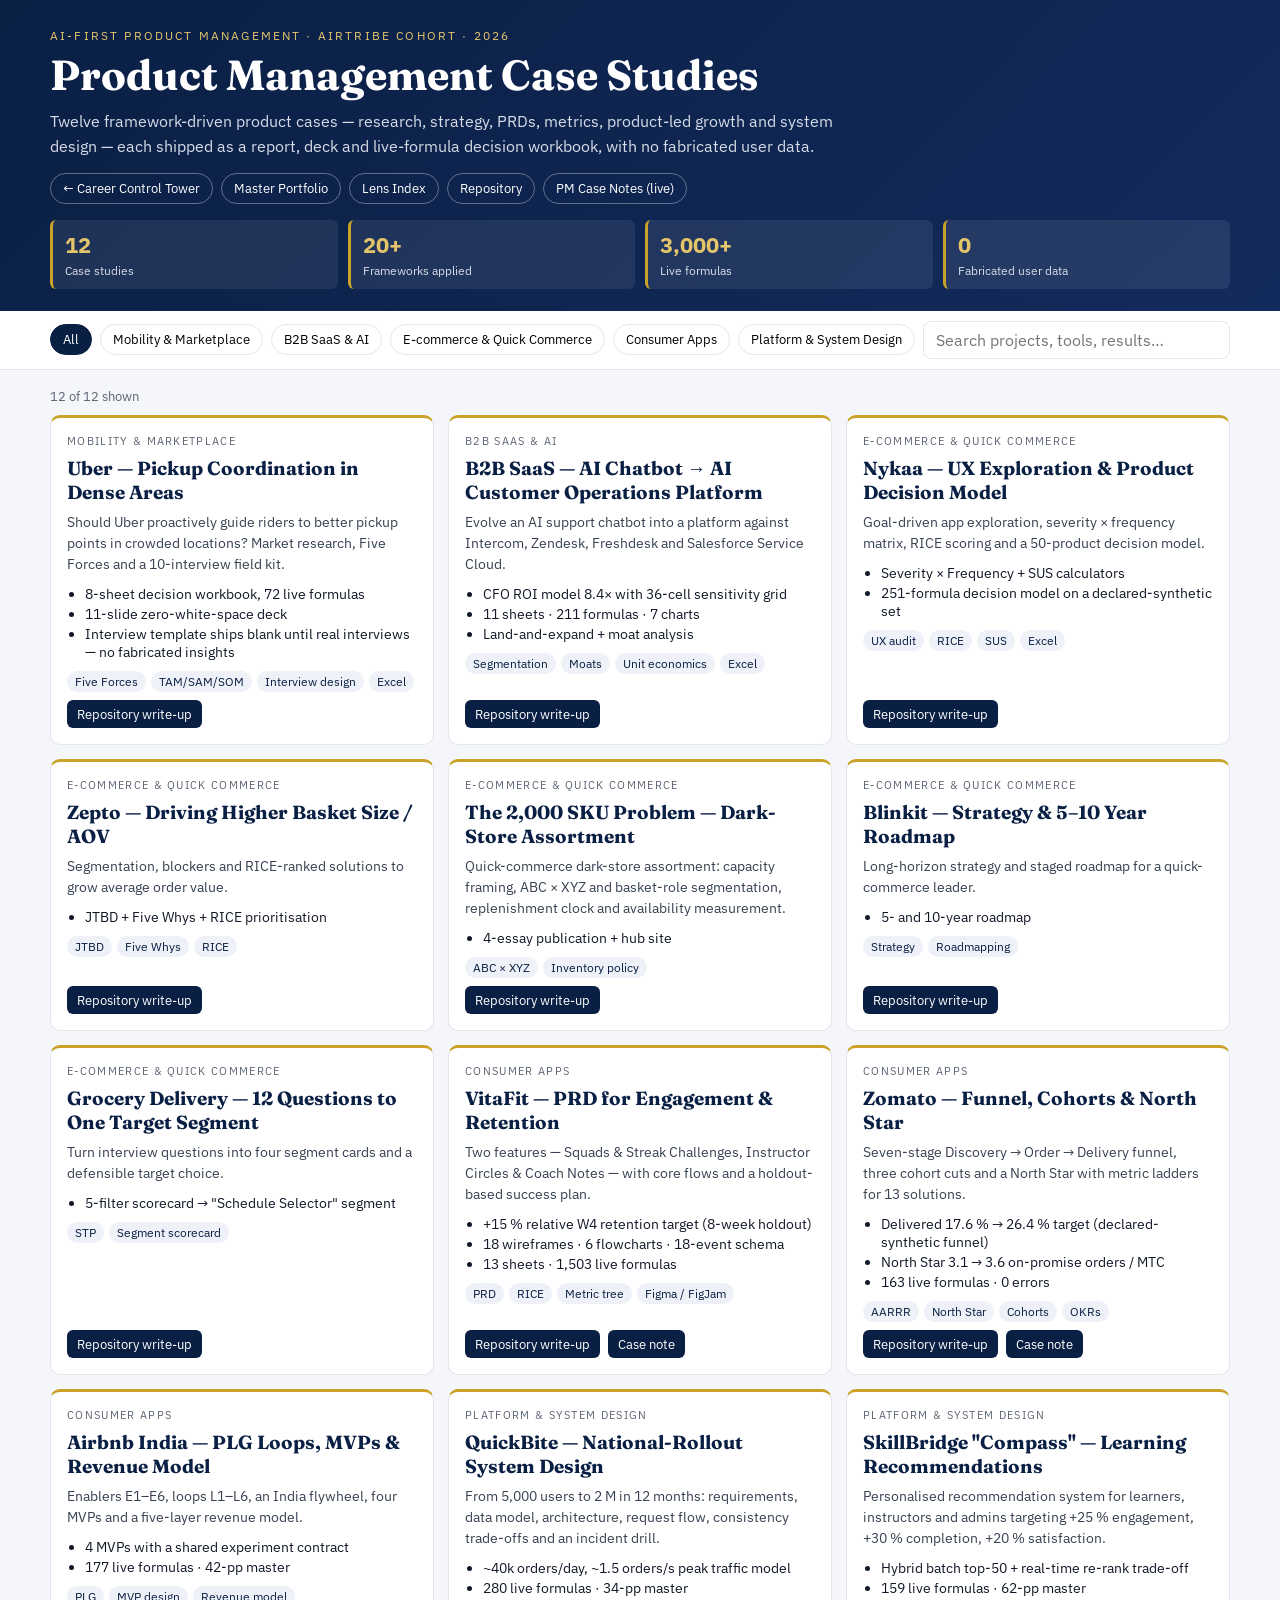
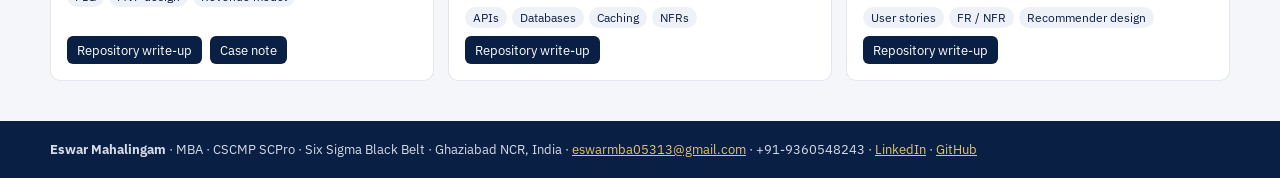
==== index.html @ 75a00b18 "12 case studies (adds VitaFit, Zomato, Airbnb PLG, QuickBite, SkillBridge Compass) + case dashboard;" ====
<!doctype html><html lang="en"><head><meta charset="utf-8"><meta name="viewport" content="width=device-width,initial-scale=1">
<title>Product Management Case Studies — Eswar Mahalingam</title><meta name="description" content="Twelve framework-driven product cases — research, strategy, PRDs, metrics, product-led growth and system design — each shipped as a report, deck and live-formula decision workbook, with no fabricated user data.">
<link rel="preconnect" href="https://fonts.googleapis.com"><link href="https://fonts.googleapis.com/css2?family=Fraunces:wght@600;700&family=IBM+Plex+Sans:wght@400;500;600&display=swap" rel="stylesheet">
<style>
:root{--navy:#0A1F44;--navy2:#132B5C;--gold:#C9A227;--gold2:#E4C56A;--ink:#111827;--muted:#5B6473;--bg:#F5F6FA;--card:#FFFFFF;--line:#E3E6EE}
*{box-sizing:border-box}body{margin:0;font-family:'IBM Plex Sans',system-ui,sans-serif;background:var(--bg);color:var(--ink)}
header{background:linear-gradient(135deg,var(--navy),var(--navy2));color:#fff;padding:28px 16px 22px}
.w{max-width:1180px;margin:0 auto}.kick{color:var(--gold2);letter-spacing:.18em;font-size:12px;text-transform:uppercase}
h1{font-family:Fraunces,serif;font-size:clamp(28px,4vw,42px);margin:6px 0 8px}header p{max-width:820px;color:#D7DCE8;line-height:1.55;margin:0 0 14px}
.navs{display:flex;flex-wrap:wrap;gap:8px;margin-bottom:16px}.nav{color:#fff;text-decoration:none;border:1px solid rgba(255,255,255,.35);padding:6px 12px;border-radius:999px;font-size:13px}.nav:hover{border-color:var(--gold);color:var(--gold2)}
.kpis{display:grid;grid-template-columns:repeat(auto-fit,minmax(130px,1fr));gap:10px}.k{background:rgba(255,255,255,.08);border-left:3px solid var(--gold);padding:10px 12px;border-radius:6px}.k b{display:block;font-size:22px;color:var(--gold2)}.k span{font-size:12px;color:#D7DCE8}
.bar{position:sticky;top:0;background:#fff;border-bottom:1px solid var(--line);padding:10px 16px;z-index:5}.bar .w{display:flex;flex-wrap:wrap;gap:8px;align-items:center}
.chip{border:1px solid var(--line);background:#fff;padding:6px 12px;border-radius:999px;cursor:pointer;font:inherit;font-size:13px}.chip.on{background:var(--navy);color:#fff;border-color:var(--navy)}
input{flex:1;min-width:180px;padding:8px 12px;border:1px solid var(--line);border-radius:8px;font:inherit}
main{padding:18px 16px 40px}.grid{display:grid;grid-template-columns:repeat(auto-fill,minmax(300px,1fr));gap:14px}
.c{background:var(--card);border:1px solid var(--line);border-top:3px solid var(--gold);border-radius:10px;padding:16px;display:flex;flex-direction:column;gap:8px}
.c .g{font-size:11px;letter-spacing:.12em;text-transform:uppercase;color:var(--muted)}.c h3{margin:0;font-family:Fraunces,serif;font-size:19px;color:var(--navy)}
.c p{margin:0;color:#374151;font-size:14px;line-height:1.5}.c ul{margin:0;padding-left:18px;font-size:13.5px}.c li{margin:2px 0}
.t{display:flex;flex-wrap:wrap;gap:5px}.t span{background:#EEF1F7;color:var(--navy);font-size:11.5px;padding:3px 8px;border-radius:999px}
.l{display:flex;flex-wrap:wrap;gap:8px;margin-top:auto}.l a{background:var(--navy);color:#fff;text-decoration:none;font-size:12.5px;padding:6px 10px;border-radius:6px}.l a:hover{background:var(--gold);color:var(--navy)}
.empty{padding:40px;text-align:center;color:var(--muted)}footer{background:var(--navy);color:#D7DCE8;padding:20px 16px;font-size:13px}footer a{color:var(--gold2)}
</style></head><body>
<header><div class="w"><div class="kick">AI-First Product Management · Airtribe cohort · 2026</div><h1>Product Management Case Studies</h1><p>Twelve framework-driven product cases — research, strategy, PRDs, metrics, product-led growth and system design — each shipped as a report, deck and live-formula decision workbook, with no fabricated user data.</p><div class="navs"><a class="nav" href="https://github.com/Eswar5313">← Career Control Tower</a><a class="nav" href="https://eswar5313.github.io/Eswar-Master-Project-Portfolio-2026/">Master Portfolio</a><a class="nav" href="https://eswar5313.github.io/Eswar-Portfolio-Lens-Index-2026/">Lens Index</a><a class="nav" href="https://github.com/Eswar5313/product-management-case-studies">Repository</a><a class="nav" href="https://eswar-pm-case-notes.netlify.app">PM Case Notes (live)</a></div><div class="kpis"><div class="k"><b>12</b><span>Case studies</span></div><div class="k"><b>20+</b><span>Frameworks applied</span></div><div class="k"><b>3,000+</b><span>Live formulas</span></div><div class="k"><b>0</b><span>Fabricated user data</span></div></div></div></header>
<div class="bar"><div class="w"><button class="chip on" data-g="">All</button><button class="chip" data-g="Mobility &amp; Marketplace">Mobility &amp; Marketplace</button><button class="chip" data-g="B2B SaaS &amp; AI">B2B SaaS &amp; AI</button><button class="chip" data-g="E-commerce &amp; Quick Commerce">E-commerce &amp; Quick Commerce</button><button class="chip" data-g="Consumer Apps">Consumer Apps</button><button class="chip" data-g="Platform &amp; System Design">Platform &amp; System Design</button><input id="q" type="search" placeholder="Search projects, tools, results…" aria-label="Search"></div></div>
<main><div class="w"><div id="n" style="font-size:13px;color:var(--muted);margin-bottom:10px"></div><div class="grid" id="grid"></div></div></main>
<footer><div class="w"><b>Eswar Mahalingam</b> · MBA · CSCMP SCPro · Six Sigma Black Belt · Ghaziabad NCR, India · <a href="mailto:eswarmba05313@gmail.com">eswarmba05313@gmail.com</a> · +91-9360548243 · <a href="https://linkedin.com/in/eswar-mahalingam">LinkedIn</a> · <a href="https://github.com/Eswar5313">GitHub</a></div></footer>
<script>
const C=[{"title": "Uber — Pickup Coordination in Dense Areas", "group": "Mobility & Marketplace", "summary": "Should Uber proactively guide riders to better pickup points in crowded locations? Market research, Five Forces and a 10-interview field kit.", "results": ["8-sheet decision workbook, 72 live formulas", "11-slide zero-white-space deck", "Interview template ships blank until real interviews — no fabricated insights"], "tools": ["Five Forces", "TAM/SAM/SOM", "Interview design", "Excel"], "links": [["Repository write-up", "https://github.com/Eswar5313/product-management-case-studies"]]}, {"title": "B2B SaaS — AI Chatbot → AI Customer Operations Platform", "group": "B2B SaaS & AI", "summary": "Evolve an AI support chatbot into a platform against Intercom, Zendesk, Freshdesk and Salesforce Service Cloud.", "results": ["CFO ROI model 8.4× with 36-cell sensitivity grid", "11 sheets · 211 formulas · 7 charts", "Land-and-expand + moat analysis"], "tools": ["Segmentation", "Moats", "Unit economics", "Excel"], "links": [["Repository write-up", "https://github.com/Eswar5313/product-management-case-studies"]]}, {"title": "Nykaa — UX Exploration & Product Decision Model", "group": "E-commerce & Quick Commerce", "summary": "Goal-driven app exploration, severity × frequency matrix, RICE scoring and a 50-product decision model.", "results": ["Severity × Frequency + SUS calculators", "251-formula decision model on a declared-synthetic set"], "tools": ["UX audit", "RICE", "SUS", "Excel"], "links": [["Repository write-up", "https://github.com/Eswar5313/product-management-case-studies"]]}, {"title": "Zepto — Driving Higher Basket Size / AOV", "group": "E-commerce & Quick Commerce", "summary": "Segmentation, blockers and RICE-ranked solutions to grow average order value.", "results": ["JTBD + Five Whys + RICE prioritisation"], "tools": ["JTBD", "Five Whys", "RICE"], "links": [["Repository write-up", "https://github.com/Eswar5313/product-management-case-studies"]]}, {"title": "The 2,000 SKU Problem — Dark-Store Assortment", "group": "E-commerce & Quick Commerce", "summary": "Quick-commerce dark-store assortment: capacity framing, ABC × XYZ and basket-role segmentation, replenishment clock and availability measurement.", "results": ["4-essay publication + hub site"], "tools": ["ABC × XYZ", "Inventory policy"], "links": [["Repository write-up", "https://github.com/Eswar5313/product-management-case-studies"]]}, {"title": "Blinkit — Strategy & 5–10 Year Roadmap", "group": "E-commerce & Quick Commerce", "summary": "Long-horizon strategy and staged roadmap for a quick-commerce leader.", "results": ["5- and 10-year roadmap"], "tools": ["Strategy", "Roadmapping"], "links": [["Repository write-up", "https://github.com/Eswar5313/product-management-case-studies"]]}, {"title": "Grocery Delivery — 12 Questions to One Target Segment", "group": "E-commerce & Quick Commerce", "summary": "Turn interview questions into four segment cards and a defensible target choice.", "results": ["5-filter scorecard → \"Schedule Selector\" segment"], "tools": ["STP", "Segment scorecard"], "links": [["Repository write-up", "https://github.com/Eswar5313/product-management-case-studies"]]}, {"title": "VitaFit — PRD for Engagement & Retention", "group": "Consumer Apps", "summary": "Two features — Squads & Streak Challenges, Instructor Circles & Coach Notes — with core flows and a holdout-based success plan.", "results": ["+15 % relative W4 retention target (8-week holdout)", "18 wireframes · 6 flowcharts · 18-event schema", "13 sheets · 1,503 live formulas"], "tools": ["PRD", "RICE", "Metric tree", "Figma / FigJam"], "links": [["Repository write-up", "https://github.com/Eswar5313/product-management-case-studies"], ["Case note", "https://eswar-pm-case-notes.netlify.app/vitafit-prd.html"]]}, {"title": "Zomato — Funnel, Cohorts & North Star", "group": "Consumer Apps", "summary": "Seven-stage Discovery → Order → Delivery funnel, three cohort cuts and a North Star with metric ladders for 13 solutions.", "results": ["Delivered 17.6 % → 26.4 % target (declared-synthetic funnel)", "North Star 3.1 → 3.6 on-promise orders / MTC", "163 live formulas · 0 errors"], "tools": ["AARRR", "North Star", "Cohorts", "OKRs"], "links": [["Repository write-up", "https://github.com/Eswar5313/product-management-case-studies"], ["Case note", "https://eswar-pm-case-notes.netlify.app/zomato-funnel.html"]]}, {"title": "Airbnb India — PLG Loops, MVPs & Revenue Model", "group": "Consumer Apps", "summary": "Enablers E1–E6, loops L1–L6, an India flywheel, four MVPs and a five-layer revenue model.", "results": ["4 MVPs with a shared experiment contract", "177 live formulas · 42-pp master"], "tools": ["PLG", "MVP design", "Revenue model"], "links": [["Repository write-up", "https://github.com/Eswar5313/product-management-case-studies"], ["Case note", "https://eswar-pm-case-notes.netlify.app/airbnb-plg.html"]]}, {"title": "QuickBite — National-Rollout System Design", "group": "Platform & System Design", "summary": "From 5,000 users to 2 M in 12 months: requirements, data model, architecture, request flow, consistency trade-offs and an incident drill.", "results": ["~40k orders/day, ~1.5 orders/s peak traffic model", "280 live formulas · 34-pp master"], "tools": ["APIs", "Databases", "Caching", "NFRs"], "links": [["Repository write-up", "https://github.com/Eswar5313/product-management-case-studies"]]}, {"title": "SkillBridge \"Compass\" — Learning Recommendations", "group": "Platform & System Design", "summary": "Personalised recommendation system for learners, instructors and admins targeting +25 % engagement, +30 % completion, +20 % satisfaction.", "results": ["Hybrid batch top-50 + real-time re-rank trade-off", "159 live formulas · 62-pp master"], "tools": ["User stories", "FR / NFR", "Recommender design"], "links": [["Repository write-up", "https://github.com/Eswar5313/product-management-case-studies"]]}];let g='';const q=document.getElementById('q');
function esc(s){return String(s).replace(/[&<>"]/g,c=>({'&':'&amp;','<':'&lt;','>':'&gt;','"':'&quot;'})[c])}
function draw(){const t=q.value.toLowerCase();const xs=C.filter(c=>(!g||c.group===g)&&(!t||JSON.stringify(c).toLowerCase().includes(t)));
document.getElementById('n').textContent=xs.length+' of '+C.length+' shown';
document.getElementById('grid').innerHTML=xs.map(c=>`<article class="c"><div class="g">${esc(c.group)}</div><h3>${esc(c.title)}</h3><p>${esc(c.summary)}</p>${c.results&&c.results.length?'<ul>'+c.results.map(r=>'<li>'+esc(r)+'</li>').join('')+'</ul>':''}<div class="t">${(c.tools||[]).map(x=>'<span>'+esc(x)+'</span>').join('')}</div><div class="l">${(c.links||[]).map(([l,u])=>'<a href="'+u+'">'+esc(l)+'</a>').join('')}</div></article>`).join('')||'<div class="empty">No projects match.</div>';}
document.querySelectorAll('.chip').forEach(b=>b.onclick=()=>{g=b.dataset.g;document.querySelectorAll('.chip').forEach(x=>x.classList.toggle('on',x===b));draw()});q.oninput=draw;draw();
</script></body></html>
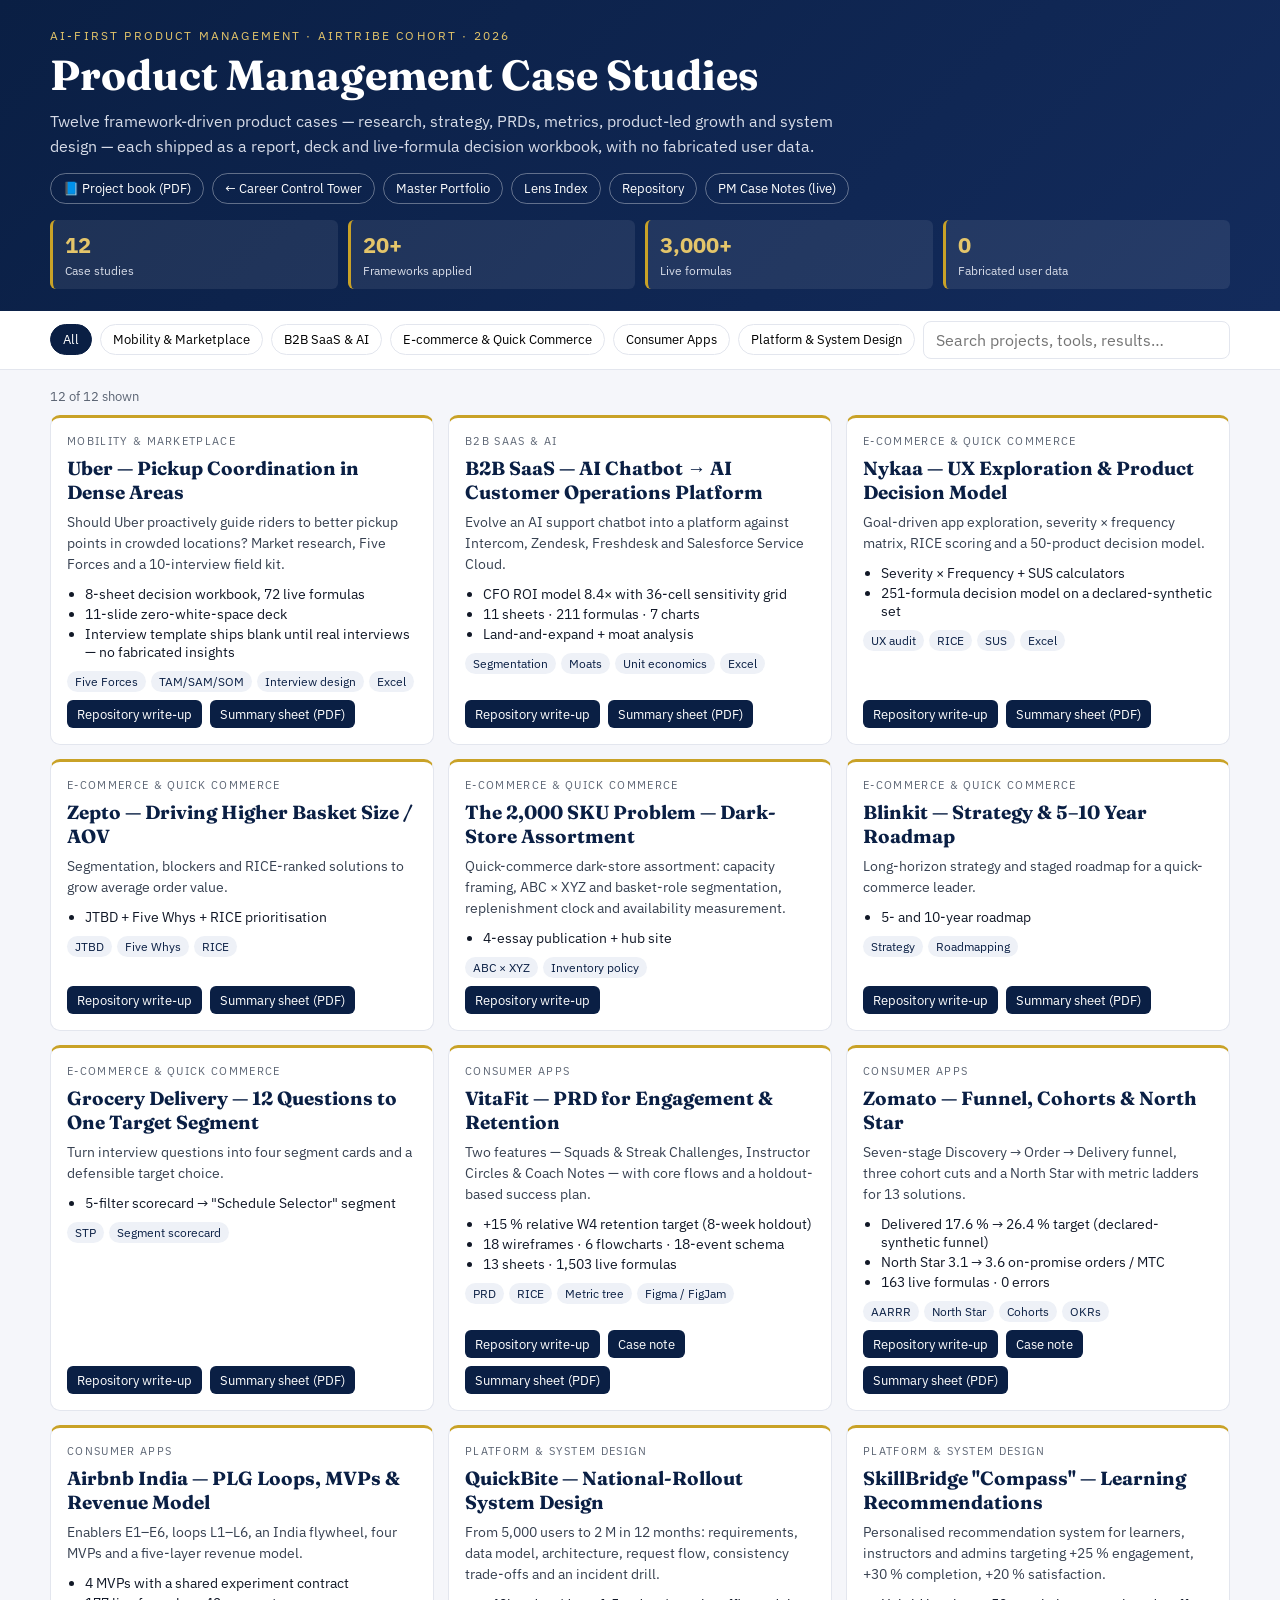
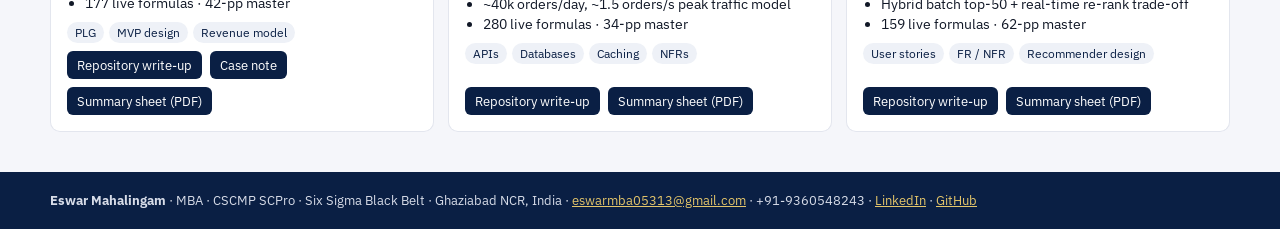
==== commit 85511c20: "PM Case Book PDF + README and dashboard link each case to its summary sheet" ====
--- a/index.html
+++ b/index.html
@@ -20,12 +20,12 @@
 .l{display:flex;flex-wrap:wrap;gap:8px;margin-top:auto}.l a{background:var(--navy);color:#fff;text-decoration:none;font-size:12.5px;padding:6px 10px;border-radius:6px}.l a:hover{background:var(--gold);color:var(--navy)}
 .empty{padding:40px;text-align:center;color:var(--muted)}footer{background:var(--navy);color:#D7DCE8;padding:20px 16px;font-size:13px}footer a{color:var(--gold2)}
 </style></head><body>
-<header><div class="w"><div class="kick">AI-First Product Management · Airtribe cohort · 2026</div><h1>Product Management Case Studies</h1><p>Twelve framework-driven product cases — research, strategy, PRDs, metrics, product-led growth and system design — each shipped as a report, deck and live-formula decision workbook, with no fabricated user data.</p><div class="navs"><a class="nav" href="https://github.com/Eswar5313">← Career Control Tower</a><a class="nav" href="https://eswar5313.github.io/Eswar-Master-Project-Portfolio-2026/">Master Portfolio</a><a class="nav" href="https://eswar5313.github.io/Eswar-Portfolio-Lens-Index-2026/">Lens Index</a><a class="nav" href="https://github.com/Eswar5313/product-management-case-studies">Repository</a><a class="nav" href="https://eswar-pm-case-notes.netlify.app">PM Case Notes (live)</a></div><div class="kpis"><div class="k"><b>12</b><span>Case studies</span></div><div class="k"><b>20+</b><span>Frameworks applied</span></div><div class="k"><b>3,000+</b><span>Live formulas</span></div><div class="k"><b>0</b><span>Fabricated user data</span></div></div></div></header>
+<header><div class="w"><div class="kick">AI-First Product Management · Airtribe cohort · 2026</div><h1>Product Management Case Studies</h1><p>Twelve framework-driven product cases — research, strategy, PRDs, metrics, product-led growth and system design — each shipped as a report, deck and live-formula decision workbook, with no fabricated user data.</p><div class="navs"><a class="nav" href="PM_Case_Book.pdf">📘 Project book (PDF)</a><a class="nav" href="https://github.com/Eswar5313">← Career Control Tower</a><a class="nav" href="https://eswar5313.github.io/Eswar-Master-Project-Portfolio-2026/">Master Portfolio</a><a class="nav" href="https://eswar5313.github.io/Eswar-Portfolio-Lens-Index-2026/">Lens Index</a><a class="nav" href="https://github.com/Eswar5313/product-management-case-studies">Repository</a><a class="nav" href="https://eswar-pm-case-notes.netlify.app">PM Case Notes (live)</a></div><div class="kpis"><div class="k"><b>12</b><span>Case studies</span></div><div class="k"><b>20+</b><span>Frameworks applied</span></div><div class="k"><b>3,000+</b><span>Live formulas</span></div><div class="k"><b>0</b><span>Fabricated user data</span></div></div></div></header>
 <div class="bar"><div class="w"><button class="chip on" data-g="">All</button><button class="chip" data-g="Mobility &amp; Marketplace">Mobility &amp; Marketplace</button><button class="chip" data-g="B2B SaaS &amp; AI">B2B SaaS &amp; AI</button><button class="chip" data-g="E-commerce &amp; Quick Commerce">E-commerce &amp; Quick Commerce</button><button class="chip" data-g="Consumer Apps">Consumer Apps</button><button class="chip" data-g="Platform &amp; System Design">Platform &amp; System Design</button><input id="q" type="search" placeholder="Search projects, tools, results…" aria-label="Search"></div></div>
 <main><div class="w"><div id="n" style="font-size:13px;color:var(--muted);margin-bottom:10px"></div><div class="grid" id="grid"></div></div></main>
 <footer><div class="w"><b>Eswar Mahalingam</b> · MBA · CSCMP SCPro · Six Sigma Black Belt · Ghaziabad NCR, India · <a href="mailto:eswarmba05313@gmail.com">eswarmba05313@gmail.com</a> · +91-9360548243 · <a href="https://linkedin.com/in/eswar-mahalingam">LinkedIn</a> · <a href="https://github.com/Eswar5313">GitHub</a></div></footer>
 <script>
-const C=[{"title": "Uber — Pickup Coordination in Dense Areas", "group": "Mobility & Marketplace", "summary": "Should Uber proactively guide riders to better pickup points in crowded locations? Market research, Five Forces and a 10-interview field kit.", "results": ["8-sheet decision workbook, 72 live formulas", "11-slide zero-white-space deck", "Interview template ships blank until real interviews — no fabricated insights"], "tools": ["Five Forces", "TAM/SAM/SOM", "Interview design", "Excel"], "links": [["Repository write-up", "https://github.com/Eswar5313/product-management-case-studies"]]}, {"title": "B2B SaaS — AI Chatbot → AI Customer Operations Platform", "group": "B2B SaaS & AI", "summary": "Evolve an AI support chatbot into a platform against Intercom, Zendesk, Freshdesk and Salesforce Service Cloud.", "results": ["CFO ROI model 8.4× with 36-cell sensitivity grid", "11 sheets · 211 formulas · 7 charts", "Land-and-expand + moat analysis"], "tools": ["Segmentation", "Moats", "Unit economics", "Excel"], "links": [["Repository write-up", "https://github.com/Eswar5313/product-management-case-studies"]]}, {"title": "Nykaa — UX Exploration & Product Decision Model", "group": "E-commerce & Quick Commerce", "summary": "Goal-driven app exploration, severity × frequency matrix, RICE scoring and a 50-product decision model.", "results": ["Severity × Frequency + SUS calculators", "251-formula decision model on a declared-synthetic set"], "tools": ["UX audit", "RICE", "SUS", "Excel"], "links": [["Repository write-up", "https://github.com/Eswar5313/product-management-case-studies"]]}, {"title": "Zepto — Driving Higher Basket Size / AOV", "group": "E-commerce & Quick Commerce", "summary": "Segmentation, blockers and RICE-ranked solutions to grow average order value.", "results": ["JTBD + Five Whys + RICE prioritisation"], "tools": ["JTBD", "Five Whys", "RICE"], "links": [["Repository write-up", "https://github.com/Eswar5313/product-management-case-studies"]]}, {"title": "The 2,000 SKU Problem — Dark-Store Assortment", "group": "E-commerce & Quick Commerce", "summary": "Quick-commerce dark-store assortment: capacity framing, ABC × XYZ and basket-role segmentation, replenishment clock and availability measurement.", "results": ["4-essay publication + hub site"], "tools": ["ABC × XYZ", "Inventory policy"], "links": [["Repository write-up", "https://github.com/Eswar5313/product-management-case-studies"]]}, {"title": "Blinkit — Strategy & 5–10 Year Roadmap", "group": "E-commerce & Quick Commerce", "summary": "Long-horizon strategy and staged roadmap for a quick-commerce leader.", "results": ["5- and 10-year roadmap"], "tools": ["Strategy", "Roadmapping"], "links": [["Repository write-up", "https://github.com/Eswar5313/product-management-case-studies"]]}, {"title": "Grocery Delivery — 12 Questions to One Target Segment", "group": "E-commerce & Quick Commerce", "summary": "Turn interview questions into four segment cards and a defensible target choice.", "results": ["5-filter scorecard → \"Schedule Selector\" segment"], "tools": ["STP", "Segment scorecard"], "links": [["Repository write-up", "https://github.com/Eswar5313/product-management-case-studies"]]}, {"title": "VitaFit — PRD for Engagement & Retention", "group": "Consumer Apps", "summary": "Two features — Squads & Streak Challenges, Instructor Circles & Coach Notes — with core flows and a holdout-based success plan.", "results": ["+15 % relative W4 retention target (8-week holdout)", "18 wireframes · 6 flowcharts · 18-event schema", "13 sheets · 1,503 live formulas"], "tools": ["PRD", "RICE", "Metric tree", "Figma / FigJam"], "links": [["Repository write-up", "https://github.com/Eswar5313/product-management-case-studies"], ["Case note", "https://eswar-pm-case-notes.netlify.app/vitafit-prd.html"]]}, {"title": "Zomato — Funnel, Cohorts & North Star", "group": "Consumer Apps", "summary": "Seven-stage Discovery → Order → Delivery funnel, three cohort cuts and a North Star with metric ladders for 13 solutions.", "results": ["Delivered 17.6 % → 26.4 % target (declared-synthetic funnel)", "North Star 3.1 → 3.6 on-promise orders / MTC", "163 live formulas · 0 errors"], "tools": ["AARRR", "North Star", "Cohorts", "OKRs"], "links": [["Repository write-up", "https://github.com/Eswar5313/product-management-case-studies"], ["Case note", "https://eswar-pm-case-notes.netlify.app/zomato-funnel.html"]]}, {"title": "Airbnb India — PLG Loops, MVPs & Revenue Model", "group": "Consumer Apps", "summary": "Enablers E1–E6, loops L1–L6, an India flywheel, four MVPs and a five-layer revenue model.", "results": ["4 MVPs with a shared experiment contract", "177 live formulas · 42-pp master"], "tools": ["PLG", "MVP design", "Revenue model"], "links": [["Repository write-up", "https://github.com/Eswar5313/product-management-case-studies"], ["Case note", "https://eswar-pm-case-notes.netlify.app/airbnb-plg.html"]]}, {"title": "QuickBite — National-Rollout System Design", "group": "Platform & System Design", "summary": "From 5,000 users to 2 M in 12 months: requirements, data model, architecture, request flow, consistency trade-offs and an incident drill.", "results": ["~40k orders/day, ~1.5 orders/s peak traffic model", "280 live formulas · 34-pp master"], "tools": ["APIs", "Databases", "Caching", "NFRs"], "links": [["Repository write-up", "https://github.com/Eswar5313/product-management-case-studies"]]}, {"title": "SkillBridge \"Compass\" — Learning Recommendations", "group": "Platform & System Design", "summary": "Personalised recommendation system for learners, instructors and admins targeting +25 % engagement, +30 % completion, +20 % satisfaction.", "results": ["Hybrid batch top-50 + real-time re-rank trade-off", "159 live formulas · 62-pp master"], "tools": ["User stories", "FR / NFR", "Recommender design"], "links": [["Repository write-up", "https://github.com/Eswar5313/product-management-case-studies"]]}];let g='';const q=document.getElementById('q');
+const C=[{"title": "Uber — Pickup Coordination in Dense Areas", "group": "Mobility & Marketplace", "summary": "Should Uber proactively guide riders to better pickup points in crowded locations? Market research, Five Forces and a 10-interview field kit.", "results": ["8-sheet decision workbook, 72 live formulas", "11-slide zero-white-space deck", "Interview template ships blank until real interviews — no fabricated insights"], "tools": ["Five Forces", "TAM/SAM/SOM", "Interview design", "Excel"], "links": [["Repository write-up", "https://github.com/Eswar5313/product-management-case-studies"], ["Summary sheet (PDF)", "case-sheets/03-Uber-Pickup-Coordination.pdf"]]}, {"title": "B2B SaaS — AI Chatbot → AI Customer Operations Platform", "group": "B2B SaaS & AI", "summary": "Evolve an AI support chatbot into a platform against Intercom, Zendesk, Freshdesk and Salesforce Service Cloud.", "results": ["CFO ROI model 8.4× with 36-cell sensitivity grid", "11 sheets · 211 formulas · 7 charts", "Land-and-expand + moat analysis"], "tools": ["Segmentation", "Moats", "Unit economics", "Excel"], "links": [["Repository write-up", "https://github.com/Eswar5313/product-management-case-studies"], ["Summary sheet (PDF)", "case-sheets/02-AI-Customer-Operations-Platform-B2B-SaaS.pdf"]]}, {"title": "Nykaa — UX Exploration & Product Decision Model", "group": "E-commerce & Quick Commerce", "summary": "Goal-driven app exploration, severity × frequency matrix, RICE scoring and a 50-product decision model.", "results": ["Severity × Frequency + SUS calculators", "251-formula decision model on a declared-synthetic set"], "tools": ["UX audit", "RICE", "SUS", "Excel"], "links": [["Repository write-up", "https://github.com/Eswar5313/product-management-case-studies"], ["Summary sheet (PDF)", "case-sheets/01-Nykaa-UX-Exploration.pdf"]]}, {"title": "Zepto — Driving Higher Basket Size / AOV", "group": "E-commerce & Quick Commerce", "summary": "Segmentation, blockers and RICE-ranked solutions to grow average order value.", "results": ["JTBD + Five Whys + RICE prioritisation"], "tools": ["JTBD", "Five Whys", "RICE"], "links": [["Repository write-up", "https://github.com/Eswar5313/product-management-case-studies"], ["Summary sheet (PDF)", "case-sheets/04-Zepto-AOV-Basket-Size.pdf"]]}, {"title": "The 2,000 SKU Problem — Dark-Store Assortment", "group": "E-commerce & Quick Commerce", "summary": "Quick-commerce dark-store assortment: capacity framing, ABC × XYZ and basket-role segmentation, replenishment clock and availability measurement.", "results": ["4-essay publication + hub site"], "tools": ["ABC × XYZ", "Inventory policy"], "links": [["Repository write-up", "https://github.com/Eswar5313/product-management-case-studies"]]}, {"title": "Blinkit — Strategy & 5–10 Year Roadmap", "group": "E-commerce & Quick Commerce", "summary": "Long-horizon strategy and staged roadmap for a quick-commerce leader.", "results": ["5- and 10-year roadmap"], "tools": ["Strategy", "Roadmapping"], "links": [["Repository write-up", "https://github.com/Eswar5313/product-management-case-studies"], ["Summary sheet (PDF)", "case-sheets/06-Blinkit-Strategy-Roadmap.pdf"]]}, {"title": "Grocery Delivery — 12 Questions to One Target Segment", "group": "E-commerce & Quick Commerce", "summary": "Turn interview questions into four segment cards and a defensible target choice.", "results": ["5-filter scorecard → \"Schedule Selector\" segment"], "tools": ["STP", "Segment scorecard"], "links": [["Repository write-up", "https://github.com/Eswar5313/product-management-case-studies"], ["Summary sheet (PDF)", "case-sheets/07-Grocery-Delivery-Segmentation-Sprint.pdf"]]}, {"title": "VitaFit — PRD for Engagement & Retention", "group": "Consumer Apps", "summary": "Two features — Squads & Streak Challenges, Instructor Circles & Coach Notes — with core flows and a holdout-based success plan.", "results": ["+15 % relative W4 retention target (8-week holdout)", "18 wireframes · 6 flowcharts · 18-event schema", "13 sheets · 1,503 live formulas"], "tools": ["PRD", "RICE", "Metric tree", "Figma / FigJam"], "links": [["Repository write-up", "https://github.com/Eswar5313/product-management-case-studies"], ["Case note", "https://eswar-pm-case-notes.netlify.app/vitafit-prd.html"], ["Summary sheet (PDF)", "case-sheets/05-VitaFit-PRD-and-Core-Flows.pdf"]]}, {"title": "Zomato — Funnel, Cohorts & North Star", "group": "Consumer Apps", "summary": "Seven-stage Discovery → Order → Delivery funnel, three cohort cuts and a North Star with metric ladders for 13 solutions.", "results": ["Delivered 17.6 % → 26.4 % target (declared-synthetic funnel)", "North Star 3.1 → 3.6 on-promise orders / MTC", "163 live formulas · 0 errors"], "tools": ["AARRR", "North Star", "Cohorts", "OKRs"], "links": [["Repository write-up", "https://github.com/Eswar5313/product-management-case-studies"], ["Case note", "https://eswar-pm-case-notes.netlify.app/zomato-funnel.html"], ["Summary sheet (PDF)", "case-sheets/09-Zomato-Funnel-Cohorts-North-Star.pdf"]]}, {"title": "Airbnb India — PLG Loops, MVPs & Revenue Model", "group": "Consumer Apps", "summary": "Enablers E1–E6, loops L1–L6, an India flywheel, four MVPs and a five-layer revenue model.", "results": ["4 MVPs with a shared experiment contract", "177 live formulas · 42-pp master"], "tools": ["PLG", "MVP design", "Revenue model"], "links": [["Repository write-up", "https://github.com/Eswar5313/product-management-case-studies"], ["Case note", "https://eswar-pm-case-notes.netlify.app/airbnb-plg.html"], ["Summary sheet (PDF)", "case-sheets/10-Airbnb-India-PLG-MVPs-Revenue.pdf"]]}, {"title": "QuickBite — National-Rollout System Design", "group": "Platform & System Design", "summary": "From 5,000 users to 2 M in 12 months: requirements, data model, architecture, request flow, consistency trade-offs and an incident drill.", "results": ["~40k orders/day, ~1.5 orders/s peak traffic model", "280 live formulas · 34-pp master"], "tools": ["APIs", "Databases", "Caching", "NFRs"], "links": [["Repository write-up", "https://github.com/Eswar5313/product-management-case-studies"], ["Summary sheet (PDF)", "case-sheets/11-QuickBite-System-Design-Brief.pdf"]]}, {"title": "SkillBridge \"Compass\" — Learning Recommendations", "group": "Platform & System Design", "summary": "Personalised recommendation system for learners, instructors and admins targeting +25 % engagement, +30 % completion, +20 % satisfaction.", "results": ["Hybrid batch top-50 + real-time re-rank trade-off", "159 live formulas · 62-pp master"], "tools": ["User stories", "FR / NFR", "Recommender design"], "links": [["Repository write-up", "https://github.com/Eswar5313/product-management-case-studies"], ["Summary sheet (PDF)", "case-sheets/12-SkillBridge-Compass-Recommendations.pdf"]]}];let g='';const q=document.getElementById('q');
 function esc(s){return String(s).replace(/[&<>"]/g,c=>({'&':'&amp;','<':'&lt;','>':'&gt;','"':'&quot;'})[c])}
 function draw(){const t=q.value.toLowerCase();const xs=C.filter(c=>(!g||c.group===g)&&(!t||JSON.stringify(c).toLowerCase().includes(t)));
 document.getElementById('n').textContent=xs.length+' of '+C.length+' shown';
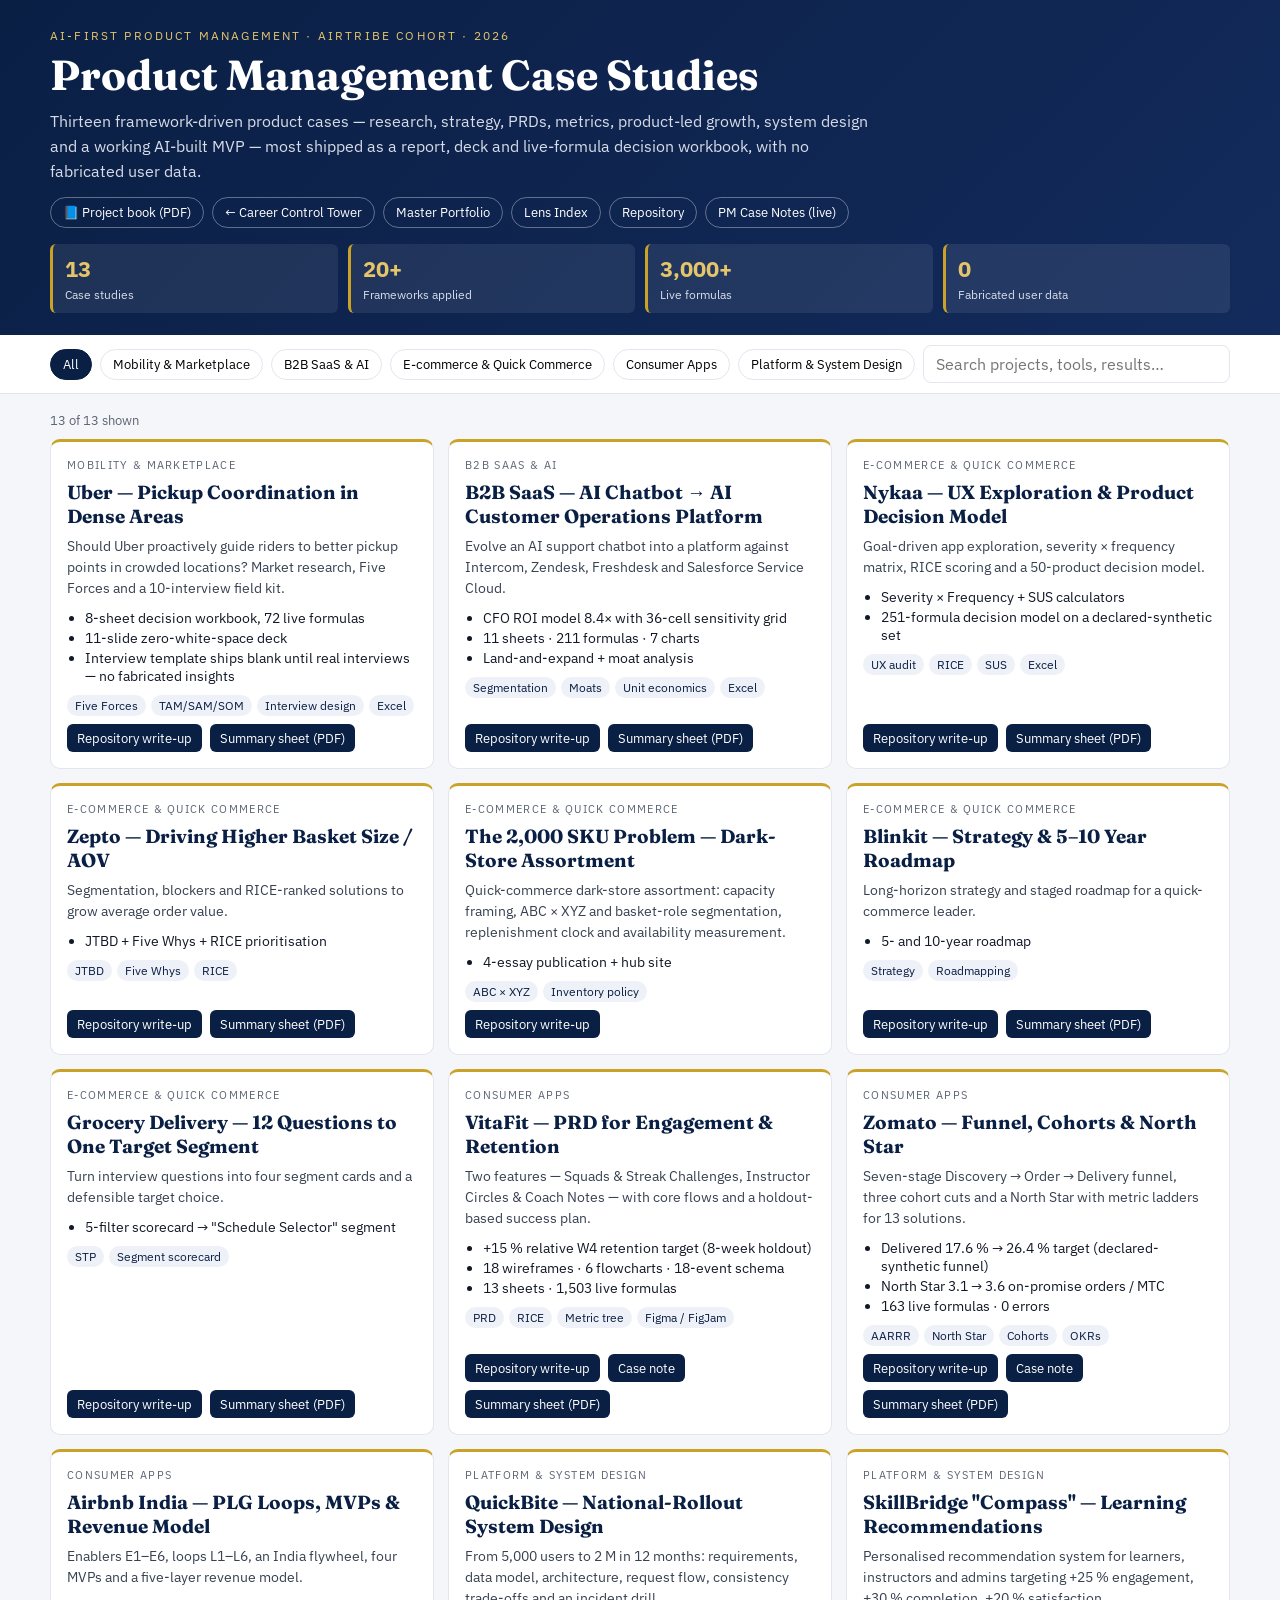
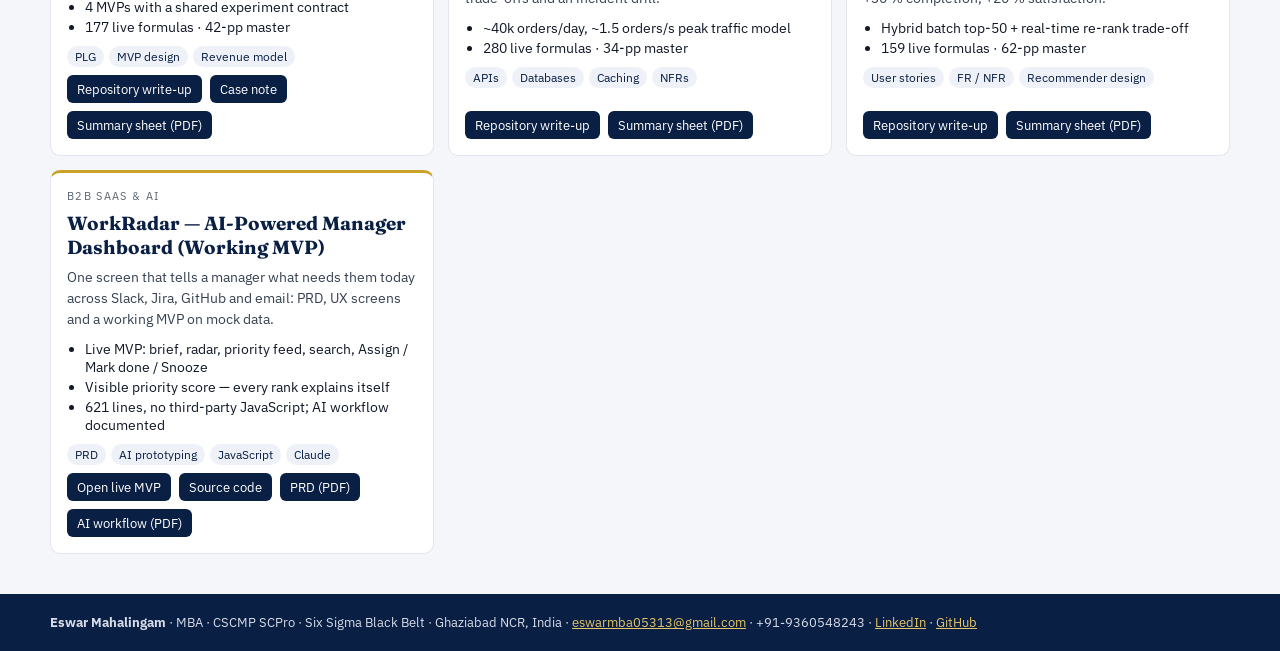
==== commit 5459c551: "Add case 13 (WorkRadar) to README and case dashboard" ====
--- a/index.html
+++ b/index.html
@@ -1,5 +1,5 @@
 <!doctype html><html lang="en"><head><meta charset="utf-8"><meta name="viewport" content="width=device-width,initial-scale=1">
-<title>Product Management Case Studies — Eswar Mahalingam</title><meta name="description" content="Twelve framework-driven product cases — research, strategy, PRDs, metrics, product-led growth and system design — each shipped as a report, deck and live-formula decision workbook, with no fabricated user data.">
+<title>Product Management Case Studies — Eswar Mahalingam</title><meta name="description" content="Thirteen framework-driven product cases — research, strategy, PRDs, metrics, product-led growth, system design and a working AI-built MVP — most shipped as a report, deck and live-formula decision workbook, with no fabricated user data.">
 <link rel="preconnect" href="https://fonts.googleapis.com"><link href="https://fonts.googleapis.com/css2?family=Fraunces:wght@600;700&family=IBM+Plex+Sans:wght@400;500;600&display=swap" rel="stylesheet">
 <style>
 :root{--navy:#0A1F44;--navy2:#132B5C;--gold:#C9A227;--gold2:#E4C56A;--ink:#111827;--muted:#5B6473;--bg:#F5F6FA;--card:#FFFFFF;--line:#E3E6EE}
@@ -20,12 +20,12 @@
 .l{display:flex;flex-wrap:wrap;gap:8px;margin-top:auto}.l a{background:var(--navy);color:#fff;text-decoration:none;font-size:12.5px;padding:6px 10px;border-radius:6px}.l a:hover{background:var(--gold);color:var(--navy)}
 .empty{padding:40px;text-align:center;color:var(--muted)}footer{background:var(--navy);color:#D7DCE8;padding:20px 16px;font-size:13px}footer a{color:var(--gold2)}
 </style></head><body>
-<header><div class="w"><div class="kick">AI-First Product Management · Airtribe cohort · 2026</div><h1>Product Management Case Studies</h1><p>Twelve framework-driven product cases — research, strategy, PRDs, metrics, product-led growth and system design — each shipped as a report, deck and live-formula decision workbook, with no fabricated user data.</p><div class="navs"><a class="nav" href="PM_Case_Book.pdf">📘 Project book (PDF)</a><a class="nav" href="https://github.com/Eswar5313">← Career Control Tower</a><a class="nav" href="https://eswar5313.github.io/Eswar-Master-Project-Portfolio-2026/">Master Portfolio</a><a class="nav" href="https://eswar5313.github.io/Eswar-Portfolio-Lens-Index-2026/">Lens Index</a><a class="nav" href="https://github.com/Eswar5313/product-management-case-studies">Repository</a><a class="nav" href="https://eswar-pm-case-notes.netlify.app">PM Case Notes (live)</a></div><div class="kpis"><div class="k"><b>12</b><span>Case studies</span></div><div class="k"><b>20+</b><span>Frameworks applied</span></div><div class="k"><b>3,000+</b><span>Live formulas</span></div><div class="k"><b>0</b><span>Fabricated user data</span></div></div></div></header>
+<header><div class="w"><div class="kick">AI-First Product Management · Airtribe cohort · 2026</div><h1>Product Management Case Studies</h1><p>Thirteen framework-driven product cases — research, strategy, PRDs, metrics, product-led growth, system design and a working AI-built MVP — most shipped as a report, deck and live-formula decision workbook, with no fabricated user data.</p><div class="navs"><a class="nav" href="PM_Case_Book.pdf">📘 Project book (PDF)</a><a class="nav" href="https://github.com/Eswar5313">← Career Control Tower</a><a class="nav" href="https://eswar5313.github.io/Eswar-Master-Project-Portfolio-2026/">Master Portfolio</a><a class="nav" href="https://eswar5313.github.io/Eswar-Portfolio-Lens-Index-2026/">Lens Index</a><a class="nav" href="https://github.com/Eswar5313/product-management-case-studies">Repository</a><a class="nav" href="https://eswar-pm-case-notes.netlify.app">PM Case Notes (live)</a></div><div class="kpis"><div class="k"><b>13</b><span>Case studies</span></div><div class="k"><b>20+</b><span>Frameworks applied</span></div><div class="k"><b>3,000+</b><span>Live formulas</span></div><div class="k"><b>0</b><span>Fabricated user data</span></div></div></div></header>
 <div class="bar"><div class="w"><button class="chip on" data-g="">All</button><button class="chip" data-g="Mobility &amp; Marketplace">Mobility &amp; Marketplace</button><button class="chip" data-g="B2B SaaS &amp; AI">B2B SaaS &amp; AI</button><button class="chip" data-g="E-commerce &amp; Quick Commerce">E-commerce &amp; Quick Commerce</button><button class="chip" data-g="Consumer Apps">Consumer Apps</button><button class="chip" data-g="Platform &amp; System Design">Platform &amp; System Design</button><input id="q" type="search" placeholder="Search projects, tools, results…" aria-label="Search"></div></div>
 <main><div class="w"><div id="n" style="font-size:13px;color:var(--muted);margin-bottom:10px"></div><div class="grid" id="grid"></div></div></main>
 <footer><div class="w"><b>Eswar Mahalingam</b> · MBA · CSCMP SCPro · Six Sigma Black Belt · Ghaziabad NCR, India · <a href="mailto:eswarmba05313@gmail.com">eswarmba05313@gmail.com</a> · +91-9360548243 · <a href="https://linkedin.com/in/eswar-mahalingam">LinkedIn</a> · <a href="https://github.com/Eswar5313">GitHub</a></div></footer>
 <script>
-const C=[{"title": "Uber — Pickup Coordination in Dense Areas", "group": "Mobility & Marketplace", "summary": "Should Uber proactively guide riders to better pickup points in crowded locations? Market research, Five Forces and a 10-interview field kit.", "results": ["8-sheet decision workbook, 72 live formulas", "11-slide zero-white-space deck", "Interview template ships blank until real interviews — no fabricated insights"], "tools": ["Five Forces", "TAM/SAM/SOM", "Interview design", "Excel"], "links": [["Repository write-up", "https://github.com/Eswar5313/product-management-case-studies"], ["Summary sheet (PDF)", "case-sheets/03-Uber-Pickup-Coordination.pdf"]]}, {"title": "B2B SaaS — AI Chatbot → AI Customer Operations Platform", "group": "B2B SaaS & AI", "summary": "Evolve an AI support chatbot into a platform against Intercom, Zendesk, Freshdesk and Salesforce Service Cloud.", "results": ["CFO ROI model 8.4× with 36-cell sensitivity grid", "11 sheets · 211 formulas · 7 charts", "Land-and-expand + moat analysis"], "tools": ["Segmentation", "Moats", "Unit economics", "Excel"], "links": [["Repository write-up", "https://github.com/Eswar5313/product-management-case-studies"], ["Summary sheet (PDF)", "case-sheets/02-AI-Customer-Operations-Platform-B2B-SaaS.pdf"]]}, {"title": "Nykaa — UX Exploration & Product Decision Model", "group": "E-commerce & Quick Commerce", "summary": "Goal-driven app exploration, severity × frequency matrix, RICE scoring and a 50-product decision model.", "results": ["Severity × Frequency + SUS calculators", "251-formula decision model on a declared-synthetic set"], "tools": ["UX audit", "RICE", "SUS", "Excel"], "links": [["Repository write-up", "https://github.com/Eswar5313/product-management-case-studies"], ["Summary sheet (PDF)", "case-sheets/01-Nykaa-UX-Exploration.pdf"]]}, {"title": "Zepto — Driving Higher Basket Size / AOV", "group": "E-commerce & Quick Commerce", "summary": "Segmentation, blockers and RICE-ranked solutions to grow average order value.", "results": ["JTBD + Five Whys + RICE prioritisation"], "tools": ["JTBD", "Five Whys", "RICE"], "links": [["Repository write-up", "https://github.com/Eswar5313/product-management-case-studies"], ["Summary sheet (PDF)", "case-sheets/04-Zepto-AOV-Basket-Size.pdf"]]}, {"title": "The 2,000 SKU Problem — Dark-Store Assortment", "group": "E-commerce & Quick Commerce", "summary": "Quick-commerce dark-store assortment: capacity framing, ABC × XYZ and basket-role segmentation, replenishment clock and availability measurement.", "results": ["4-essay publication + hub site"], "tools": ["ABC × XYZ", "Inventory policy"], "links": [["Repository write-up", "https://github.com/Eswar5313/product-management-case-studies"]]}, {"title": "Blinkit — Strategy & 5–10 Year Roadmap", "group": "E-commerce & Quick Commerce", "summary": "Long-horizon strategy and staged roadmap for a quick-commerce leader.", "results": ["5- and 10-year roadmap"], "tools": ["Strategy", "Roadmapping"], "links": [["Repository write-up", "https://github.com/Eswar5313/product-management-case-studies"], ["Summary sheet (PDF)", "case-sheets/06-Blinkit-Strategy-Roadmap.pdf"]]}, {"title": "Grocery Delivery — 12 Questions to One Target Segment", "group": "E-commerce & Quick Commerce", "summary": "Turn interview questions into four segment cards and a defensible target choice.", "results": ["5-filter scorecard → \"Schedule Selector\" segment"], "tools": ["STP", "Segment scorecard"], "links": [["Repository write-up", "https://github.com/Eswar5313/product-management-case-studies"], ["Summary sheet (PDF)", "case-sheets/07-Grocery-Delivery-Segmentation-Sprint.pdf"]]}, {"title": "VitaFit — PRD for Engagement & Retention", "group": "Consumer Apps", "summary": "Two features — Squads & Streak Challenges, Instructor Circles & Coach Notes — with core flows and a holdout-based success plan.", "results": ["+15 % relative W4 retention target (8-week holdout)", "18 wireframes · 6 flowcharts · 18-event schema", "13 sheets · 1,503 live formulas"], "tools": ["PRD", "RICE", "Metric tree", "Figma / FigJam"], "links": [["Repository write-up", "https://github.com/Eswar5313/product-management-case-studies"], ["Case note", "https://eswar-pm-case-notes.netlify.app/vitafit-prd.html"], ["Summary sheet (PDF)", "case-sheets/05-VitaFit-PRD-and-Core-Flows.pdf"]]}, {"title": "Zomato — Funnel, Cohorts & North Star", "group": "Consumer Apps", "summary": "Seven-stage Discovery → Order → Delivery funnel, three cohort cuts and a North Star with metric ladders for 13 solutions.", "results": ["Delivered 17.6 % → 26.4 % target (declared-synthetic funnel)", "North Star 3.1 → 3.6 on-promise orders / MTC", "163 live formulas · 0 errors"], "tools": ["AARRR", "North Star", "Cohorts", "OKRs"], "links": [["Repository write-up", "https://github.com/Eswar5313/product-management-case-studies"], ["Case note", "https://eswar-pm-case-notes.netlify.app/zomato-funnel.html"], ["Summary sheet (PDF)", "case-sheets/09-Zomato-Funnel-Cohorts-North-Star.pdf"]]}, {"title": "Airbnb India — PLG Loops, MVPs & Revenue Model", "group": "Consumer Apps", "summary": "Enablers E1–E6, loops L1–L6, an India flywheel, four MVPs and a five-layer revenue model.", "results": ["4 MVPs with a shared experiment contract", "177 live formulas · 42-pp master"], "tools": ["PLG", "MVP design", "Revenue model"], "links": [["Repository write-up", "https://github.com/Eswar5313/product-management-case-studies"], ["Case note", "https://eswar-pm-case-notes.netlify.app/airbnb-plg.html"], ["Summary sheet (PDF)", "case-sheets/10-Airbnb-India-PLG-MVPs-Revenue.pdf"]]}, {"title": "QuickBite — National-Rollout System Design", "group": "Platform & System Design", "summary": "From 5,000 users to 2 M in 12 months: requirements, data model, architecture, request flow, consistency trade-offs and an incident drill.", "results": ["~40k orders/day, ~1.5 orders/s peak traffic model", "280 live formulas · 34-pp master"], "tools": ["APIs", "Databases", "Caching", "NFRs"], "links": [["Repository write-up", "https://github.com/Eswar5313/product-management-case-studies"], ["Summary sheet (PDF)", "case-sheets/11-QuickBite-System-Design-Brief.pdf"]]}, {"title": "SkillBridge \"Compass\" — Learning Recommendations", "group": "Platform & System Design", "summary": "Personalised recommendation system for learners, instructors and admins targeting +25 % engagement, +30 % completion, +20 % satisfaction.", "results": ["Hybrid batch top-50 + real-time re-rank trade-off", "159 live formulas · 62-pp master"], "tools": ["User stories", "FR / NFR", "Recommender design"], "links": [["Repository write-up", "https://github.com/Eswar5313/product-management-case-studies"], ["Summary sheet (PDF)", "case-sheets/12-SkillBridge-Compass-Recommendations.pdf"]]}];let g='';const q=document.getElementById('q');
+const C=[{"title": "Uber — Pickup Coordination in Dense Areas", "group": "Mobility & Marketplace", "summary": "Should Uber proactively guide riders to better pickup points in crowded locations? Market research, Five Forces and a 10-interview field kit.", "results": ["8-sheet decision workbook, 72 live formulas", "11-slide zero-white-space deck", "Interview template ships blank until real interviews — no fabricated insights"], "tools": ["Five Forces", "TAM/SAM/SOM", "Interview design", "Excel"], "links": [["Repository write-up", "https://github.com/Eswar5313/product-management-case-studies"], ["Summary sheet (PDF)", "case-sheets/03-Uber-Pickup-Coordination.pdf"]]}, {"title": "B2B SaaS — AI Chatbot → AI Customer Operations Platform", "group": "B2B SaaS & AI", "summary": "Evolve an AI support chatbot into a platform against Intercom, Zendesk, Freshdesk and Salesforce Service Cloud.", "results": ["CFO ROI model 8.4× with 36-cell sensitivity grid", "11 sheets · 211 formulas · 7 charts", "Land-and-expand + moat analysis"], "tools": ["Segmentation", "Moats", "Unit economics", "Excel"], "links": [["Repository write-up", "https://github.com/Eswar5313/product-management-case-studies"], ["Summary sheet (PDF)", "case-sheets/02-AI-Customer-Operations-Platform-B2B-SaaS.pdf"]]}, {"title": "Nykaa — UX Exploration & Product Decision Model", "group": "E-commerce & Quick Commerce", "summary": "Goal-driven app exploration, severity × frequency matrix, RICE scoring and a 50-product decision model.", "results": ["Severity × Frequency + SUS calculators", "251-formula decision model on a declared-synthetic set"], "tools": ["UX audit", "RICE", "SUS", "Excel"], "links": [["Repository write-up", "https://github.com/Eswar5313/product-management-case-studies"], ["Summary sheet (PDF)", "case-sheets/01-Nykaa-UX-Exploration.pdf"]]}, {"title": "Zepto — Driving Higher Basket Size / AOV", "group": "E-commerce & Quick Commerce", "summary": "Segmentation, blockers and RICE-ranked solutions to grow average order value.", "results": ["JTBD + Five Whys + RICE prioritisation"], "tools": ["JTBD", "Five Whys", "RICE"], "links": [["Repository write-up", "https://github.com/Eswar5313/product-management-case-studies"], ["Summary sheet (PDF)", "case-sheets/04-Zepto-AOV-Basket-Size.pdf"]]}, {"title": "The 2,000 SKU Problem — Dark-Store Assortment", "group": "E-commerce & Quick Commerce", "summary": "Quick-commerce dark-store assortment: capacity framing, ABC × XYZ and basket-role segmentation, replenishment clock and availability measurement.", "results": ["4-essay publication + hub site"], "tools": ["ABC × XYZ", "Inventory policy"], "links": [["Repository write-up", "https://github.com/Eswar5313/product-management-case-studies"]]}, {"title": "Blinkit — Strategy & 5–10 Year Roadmap", "group": "E-commerce & Quick Commerce", "summary": "Long-horizon strategy and staged roadmap for a quick-commerce leader.", "results": ["5- and 10-year roadmap"], "tools": ["Strategy", "Roadmapping"], "links": [["Repository write-up", "https://github.com/Eswar5313/product-management-case-studies"], ["Summary sheet (PDF)", "case-sheets/06-Blinkit-Strategy-Roadmap.pdf"]]}, {"title": "Grocery Delivery — 12 Questions to One Target Segment", "group": "E-commerce & Quick Commerce", "summary": "Turn interview questions into four segment cards and a defensible target choice.", "results": ["5-filter scorecard → \"Schedule Selector\" segment"], "tools": ["STP", "Segment scorecard"], "links": [["Repository write-up", "https://github.com/Eswar5313/product-management-case-studies"], ["Summary sheet (PDF)", "case-sheets/07-Grocery-Delivery-Segmentation-Sprint.pdf"]]}, {"title": "VitaFit — PRD for Engagement & Retention", "group": "Consumer Apps", "summary": "Two features — Squads & Streak Challenges, Instructor Circles & Coach Notes — with core flows and a holdout-based success plan.", "results": ["+15 % relative W4 retention target (8-week holdout)", "18 wireframes · 6 flowcharts · 18-event schema", "13 sheets · 1,503 live formulas"], "tools": ["PRD", "RICE", "Metric tree", "Figma / FigJam"], "links": [["Repository write-up", "https://github.com/Eswar5313/product-management-case-studies"], ["Case note", "https://eswar-pm-case-notes.netlify.app/vitafit-prd.html"], ["Summary sheet (PDF)", "case-sheets/05-VitaFit-PRD-and-Core-Flows.pdf"]]}, {"title": "Zomato — Funnel, Cohorts & North Star", "group": "Consumer Apps", "summary": "Seven-stage Discovery → Order → Delivery funnel, three cohort cuts and a North Star with metric ladders for 13 solutions.", "results": ["Delivered 17.6 % → 26.4 % target (declared-synthetic funnel)", "North Star 3.1 → 3.6 on-promise orders / MTC", "163 live formulas · 0 errors"], "tools": ["AARRR", "North Star", "Cohorts", "OKRs"], "links": [["Repository write-up", "https://github.com/Eswar5313/product-management-case-studies"], ["Case note", "https://eswar-pm-case-notes.netlify.app/zomato-funnel.html"], ["Summary sheet (PDF)", "case-sheets/09-Zomato-Funnel-Cohorts-North-Star.pdf"]]}, {"title": "Airbnb India — PLG Loops, MVPs & Revenue Model", "group": "Consumer Apps", "summary": "Enablers E1–E6, loops L1–L6, an India flywheel, four MVPs and a five-layer revenue model.", "results": ["4 MVPs with a shared experiment contract", "177 live formulas · 42-pp master"], "tools": ["PLG", "MVP design", "Revenue model"], "links": [["Repository write-up", "https://github.com/Eswar5313/product-management-case-studies"], ["Case note", "https://eswar-pm-case-notes.netlify.app/airbnb-plg.html"], ["Summary sheet (PDF)", "case-sheets/10-Airbnb-India-PLG-MVPs-Revenue.pdf"]]}, {"title": "QuickBite — National-Rollout System Design", "group": "Platform & System Design", "summary": "From 5,000 users to 2 M in 12 months: requirements, data model, architecture, request flow, consistency trade-offs and an incident drill.", "results": ["~40k orders/day, ~1.5 orders/s peak traffic model", "280 live formulas · 34-pp master"], "tools": ["APIs", "Databases", "Caching", "NFRs"], "links": [["Repository write-up", "https://github.com/Eswar5313/product-management-case-studies"], ["Summary sheet (PDF)", "case-sheets/11-QuickBite-System-Design-Brief.pdf"]]}, {"title": "SkillBridge \"Compass\" — Learning Recommendations", "group": "Platform & System Design", "summary": "Personalised recommendation system for learners, instructors and admins targeting +25 % engagement, +30 % completion, +20 % satisfaction.", "results": ["Hybrid batch top-50 + real-time re-rank trade-off", "159 live formulas · 62-pp master"], "tools": ["User stories", "FR / NFR", "Recommender design"], "links": [["Repository write-up", "https://github.com/Eswar5313/product-management-case-studies"], ["Summary sheet (PDF)", "case-sheets/12-SkillBridge-Compass-Recommendations.pdf"]]}, {"title": "WorkRadar — AI-Powered Manager Dashboard (Working MVP)", "group": "B2B SaaS & AI", "summary": "One screen that tells a manager what needs them today across Slack, Jira, GitHub and email: PRD, UX screens and a working MVP on mock data.", "results": ["Live MVP: brief, radar, priority feed, search, Assign / Mark done / Snooze", "Visible priority score — every rank explains itself", "621 lines, no third-party JavaScript; AI workflow documented"], "tools": ["PRD", "AI prototyping", "JavaScript", "Claude"], "links": [["Open live MVP", "13-workradar/"], ["Source code", "https://github.com/Eswar5313/product-management-case-studies/tree/main/13-workradar"], ["PRD (PDF)", "13-workradar/docs/WorkRadar_PRD.pdf"], ["AI workflow (PDF)", "13-workradar/docs/WorkRadar_AI_Workflow.pdf"]]}];let g='';const q=document.getElementById('q');
 function esc(s){return String(s).replace(/[&<>"]/g,c=>({'&':'&amp;','<':'&lt;','>':'&gt;','"':'&quot;'})[c])}
 function draw(){const t=q.value.toLowerCase();const xs=C.filter(c=>(!g||c.group===g)&&(!t||JSON.stringify(c).toLowerCase().includes(t)));
 document.getElementById('n').textContent=xs.length+' of '+C.length+' shown';
